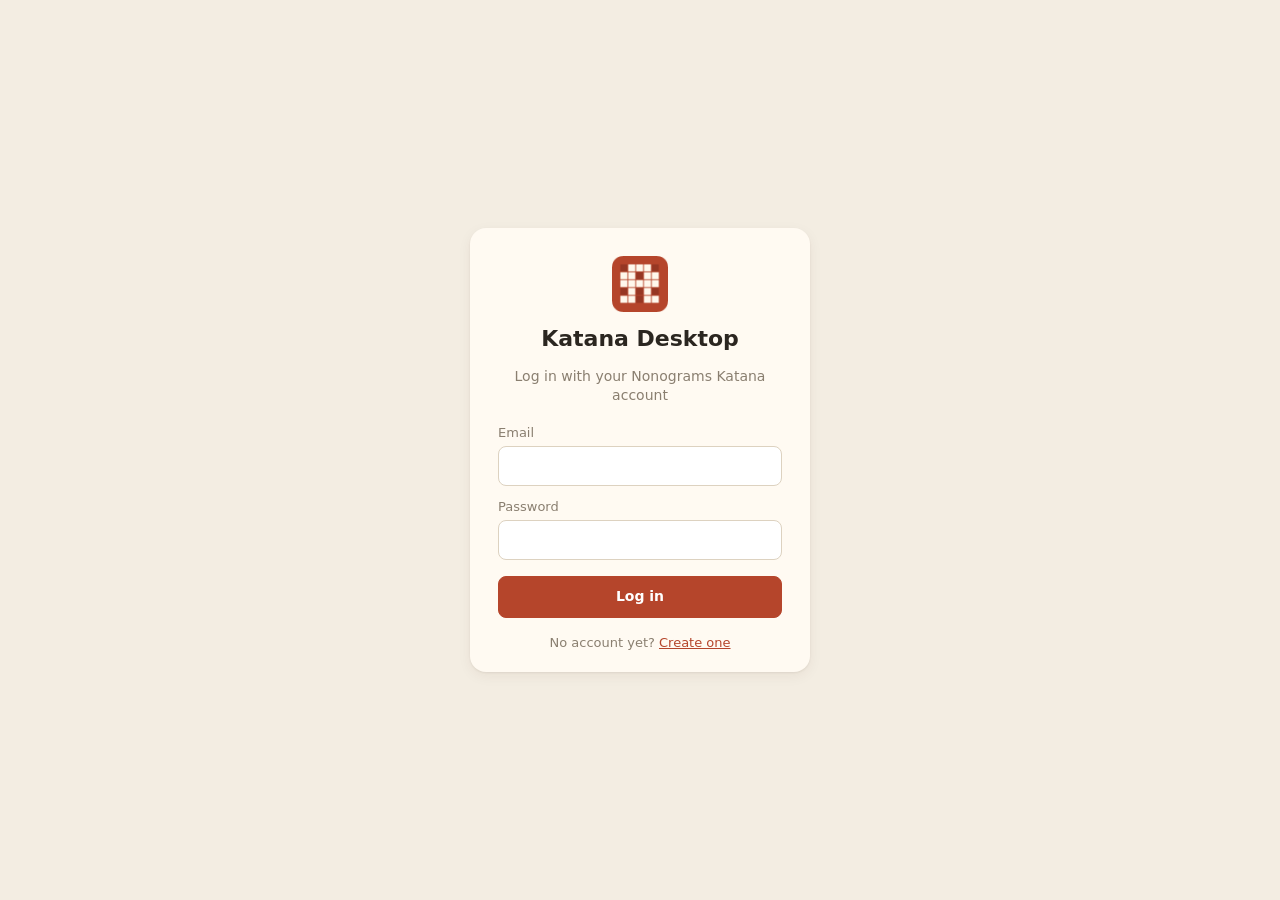
==== web/index.html @ b739cbb3 "init" ====
<!doctype html>
<html lang="en">
<head>
<meta charset="utf-8">
<meta name="viewport" content="width=device-width, initial-scale=1">
<title>Katana Desktop</title>
<link rel="icon" href="icon.png">
<link rel="stylesheet" href="style.css">
</head>
<body>

<!-- ============================================================ login -->
<main id="login" hidden>
  <form id="loginForm" class="logincard" autocomplete="on">
    <img src="icon.png" alt="" class="loginlogo">
    <h1>Katana Desktop</h1>
    <p class="sub" id="loginSub">Log in with your Nonograms Katana account</p>
    <label id="nickRow" hidden>Nickname<input name="nickname" autocomplete="nickname" maxlength="32"></label>
    <label>Email<input name="email" type="email" autocomplete="username" required></label>
    <label>Password<input name="password" type="password" autocomplete="current-password" required minlength="5"></label>
    <div id="loginError" class="error" hidden></div>
    <button type="submit" class="primary" id="loginSubmit">Log in</button>
    <p class="switch" id="toRegister">No account yet? <a href="#" data-mode="register">Create one</a></p>
    <p class="switch" id="toLogin" hidden>Already have an account? <a href="#" data-mode="login">Log in</a></p>
  </form>
</main>

<!-- ============================================================ browse -->
<header id="topbar" hidden>
  <a href="#/" class="brand"><img src="icon.png" alt=""> Katana Desktop</a>
  <nav>
    <a href="#/" data-nav="browse">Browse</a>
    <a href="#/continue" data-nav="continue">In progress</a>
  </nav>
  <div class="spacer"></div>
  <div id="account"></div>
  <div class="menuwrap">
    <button id="userBtn" class="ghost"></button>
    <div id="userMenu" class="menu" hidden>
      <div class="menuhead" id="userEmail"></div>
      <button data-act="sync">⟳ Sync now</button>
      <button data-act="refresh">↓ Refresh puzzle list</button>
      <button data-act="logout">Log out</button>
    </div>
  </div>
</header>

<main id="browse" hidden>
  <section id="continueStrip" hidden>
    <div class="striphead"><h3>Continue playing</h3><a href="#/continue">All in progress →</a></div>
    <div id="stripCards"></div>
  </section>
  <form id="filters" autocomplete="off">
    <input type="search" name="q" placeholder="Search title or #id…">
    <input type="search" name="author" placeholder="Author (exact)" class="narrow">
    <select name="size">
      <option value="0-999">Any size</option>
      <option value="0-15">Small ≤15</option>
      <option value="16-30">Medium 16–30</option>
      <option value="31-50">Large 31–50</option>
      <option value="51-999">Huge 51–80</option>
      <option value="31-999">Large & huge (&gt;30)</option>
    </select>
    <select name="color">
      <option value="all">B/W & color</option>
      <option value="bw">Black & white</option>
      <option value="color">Color</option>
    </select>
    <select name="status">
      <option value="unsolved">Unsolved</option>
      <option value="all">All</option>
      <option value="solved">Solved</option>
    </select>
    <select name="sort">
      <option value="newest">Newest</option>
      <option value="rating">Best rated</option>
      <option value="fans">Most loved</option>
      <option value="easy">Easiest</option>
      <option value="difficulty">Hardest</option>
      <option value="big">Biggest</option>
      <option value="small">Smallest</option>
      <option value="oldest">Oldest</option>
    </select>
    <select name="rating">
      <option value="0">Any rating</option>
      <option value="3">★ 3+</option>
      <option value="4">★ 4+</option>
      <option value="4.5">★ 4.5+</option>
    </select>
    <span id="resultCount"></span>
  </form>
  <h3 id="contHead" hidden>In progress</h3>
  <div id="cards"></div>
  <div id="more"><button id="moreBtn" class="ghost" hidden>Load more</button></div>
</main>

<!-- ============================================================ play -->
<main id="play" hidden>
  <aside id="side">
    <div class="sidetop">
      <button id="backBtn" class="ghost icon" title="Back to list (Esc)">←</button>
      <button id="collapseBtn" class="ghost icon" title="Collapse sidebar ( [ )">«</button>
    </div>
    <div class="full">
      <div class="ptitle"><b id="pTitle"></b><span id="pSub"></span></div>
      <div id="timer" title="Time spent">0:00</div>
      <div class="sect">Colours</div>
      <div id="palette"></div>
      <div class="sect">Board</div>
      <div class="btnrow">
        <button id="undoBtn" title="Undo (Ctrl+Z)">↶ Undo</button>
        <button id="redoBtn" title="Redo (Ctrl+Y)">↷ Redo</button>
      </div>
      <div class="btnrow">
        <button id="zoomOut" title="Zoom out (−)">−</button>
        <button id="fitBtn" title="Auto-fit to window (0)">Fit</button>
        <button id="zoomIn" title="Zoom in (+)">+</button>
      </div>
      <label class="toggle" title="Strike through clue numbers whose block is finished"><input type="checkbox" id="autoClues"> Cross out solved numbers</label>
      <label class="toggle" title="Fill the rest of a finished line with crosses"><input type="checkbox" id="autoCross"> Cross empty cells of finished lines</label>
      <div class="btnrow">
        <button id="checkBtn" title="Flash mistakes">Check</button>
        <button id="resetBtn" title="Clear the board">Reset</button>
      </div>
      <details class="keys">
        <summary>Controls</summary>
        <dl>
          <dt>Left / right click</dt><dd>fill / cross (drag paints a line)</dd>
          <dt>Click a clue number</dt><dd>cross it out</dd>
          <dt>Arrows, h j k l</dt><dd>move the cursor (Shift: 5 cells)</dd>
          <dt>Space</dt><dd>cycle fill → cross → empty; hold and move to repeat</dd>
          <dt>1–0, Shift+1–0</dt><dd>colours 1–10, 11–20</dd>
          <dt>X</dt><dd>cross tool</dd>
          <dt>Wheel, Ctrl+wheel</dt><dd>scroll, zoom</dd>
          <dt>Middle drag</dt><dd>pan</dd>
          <dt>0 · [ · Esc</dt><dd>fit · sidebar · back</dd>
        </dl>
      </details>
    </div>
    <div class="rail">
      <div id="railTool" class="railtool" title="Current colour"></div>
      <button id="railUndo" class="ghost icon" title="Undo">↶</button>
      <button id="railRedo" class="ghost icon" title="Redo">↷</button>
      <button id="railFit" class="ghost icon" title="Fit">⤢</button>
      <div id="railTimer"></div>
    </div>
  </aside>
  <div id="stage"><canvas id="board"></canvas></div>
</main>

<div id="win" hidden>
  <div class="wincard">
    <canvas id="winImg"></canvas>
    <h2>Solved!</h2>
    <p id="winText"></p>
    <div class="row"><button id="winBack" class="primary">Back to list</button><button id="winStay" class="ghost">Look at it</button></div>
  </div>
</div>
<div id="toast" hidden></div>
<script src="app.js"></script>
</body>
</html>
---- web/style.css ----
:root {
  --bg: #f3ede2;
  --panel: #fffaf2;
  --ink: #2b2620;
  --muted: #8a7f70;
  --line: #ddd2c0;
  --accent: #b5452b;
  --accent-ink: #fff;
  --card: #fff;
  --error: #c62828;
  --shadow: 0 1px 2px rgba(60, 40, 20, .08), 0 4px 14px rgba(60, 40, 20, .06);
}
@media (prefers-color-scheme: dark) {
  :root {
    --bg: #1d1b18;
    --panel: #26231f;
    --ink: #ece4d6;
    --muted: #9d9282;
    --line: #3b362f;
    --card: #2b2823;
    --error: #ff8a80;
    --shadow: 0 1px 2px rgba(0, 0, 0, .3);
  }
}
* { box-sizing: border-box; }
html, body { margin: 0; height: 100%; }
body {
  background: var(--bg); color: var(--ink);
  font: 14px/1.4 system-ui, -apple-system, "Segoe UI", Roboto, sans-serif;
  display: flex; flex-direction: column; overflow: hidden;
  user-select: none; -webkit-user-select: none;
}
input { user-select: text; -webkit-user-select: text; }
[hidden] { display: none !important; }
button, select, input {
  font: inherit; color: inherit;
  background: var(--card); border: 1px solid var(--line); border-radius: 8px;
  padding: 6px 10px;
}
/* WebKitGTK/WKWebView draw native widgets unless appearance is reset */
select, input[type=search], input[type=text], input[type=email], input[type=password] {
  -webkit-appearance: none; appearance: none;
  height: 34px; line-height: 20px; box-shadow: none;
}
select {
  cursor: pointer; padding-right: 30px;
  background-image: url("data:image/svg+xml,%3Csvg xmlns='http://www.w3.org/2000/svg' width='10' height='6' viewBox='0 0 10 6'%3E%3Cpath d='M1 1l4 4 4-4' fill='none' stroke='%238a7f70' stroke-width='1.6' stroke-linecap='round' stroke-linejoin='round'/%3E%3C/svg%3E");
  background-repeat: no-repeat; background-position: right 11px center; background-size: 10px 6px;
}
select:hover, input:hover { border-color: var(--muted); }
select:focus, input:focus { outline: none; border-color: var(--accent); box-shadow: 0 0 0 3px rgba(181, 69, 43, .15); }
select option { background: var(--panel); color: var(--ink); }
input::placeholder { color: var(--muted); opacity: 1; }
input[type=search]::-webkit-search-decoration { -webkit-appearance: none; }
input[type=search]::-webkit-search-cancel-button { cursor: pointer; }
button { cursor: pointer; }
button:hover { border-color: var(--muted); }
button.ghost { background: transparent; }
button.primary { background: var(--accent); color: var(--accent-ink); border-color: var(--accent); font-weight: 600; }
button.on { background: var(--accent); color: var(--accent-ink); border-color: var(--accent); }
button.icon { width: 34px; height: 34px; padding: 0; display: inline-flex; align-items: center; justify-content: center; font-size: 16px; }
a { color: var(--accent); }

/* ---------- login */
#login { flex: 1; display: flex; align-items: center; justify-content: center; overflow: auto; padding: 24px; }
.logincard {
  width: 340px; background: var(--panel); border-radius: 16px; box-shadow: var(--shadow);
  padding: 28px 28px 20px; display: flex; flex-direction: column; gap: 12px;
}
.loginlogo { width: 56px; height: 56px; align-self: center; }
.logincard h1 { margin: 0; text-align: center; font-size: 22px; }
.logincard .sub { margin: 0 0 6px; text-align: center; color: var(--muted); }
.logincard label { display: flex; flex-direction: column; gap: 4px; font-size: 13px; color: var(--muted); }
.logincard input { height: 40px; padding: 9px 11px; color: var(--ink); }
.logincard .primary { padding: 10px; margin-top: 4px; }
.logincard .switch { text-align: center; margin: 4px 0 0; color: var(--muted); font-size: 13px; }
.error { color: var(--error); font-size: 13px; white-space: pre-line; }

/* ---------- header */
#topbar {
  display: flex; align-items: center; gap: 18px;
  padding: 8px 18px; background: var(--panel); border-bottom: 1px solid var(--line);
}
.brand { font-weight: 700; font-size: 16px; text-decoration: none; color: var(--ink); display: flex; align-items: center; gap: 8px; }
.brand img { width: 22px; height: 22px; }
#topbar nav { display: flex; gap: 4px; }
#topbar nav a { text-decoration: none; padding: 6px 12px; border-radius: 8px; color: var(--muted); }
#topbar nav a.on { background: var(--bg); color: var(--ink); }
.spacer { flex: 1; }
#account { color: var(--muted); font-size: 13px; text-align: right; }
#account .err { color: var(--error); }
.menuwrap { position: relative; }
#userBtn { font-weight: 600; }
.menu {
  position: absolute; right: 0; top: calc(100% + 6px); z-index: 30; min-width: 220px;
  background: var(--panel); border: 1px solid var(--line); border-radius: 10px; box-shadow: var(--shadow);
  padding: 6px; display: flex; flex-direction: column;
}
.menu button { border: none; background: transparent; text-align: left; padding: 8px 10px; }
.menu button:hover { background: var(--bg); }
.menuhead { color: var(--muted); font-size: 12px; padding: 6px 10px; border-bottom: 1px solid var(--line); margin-bottom: 4px; }

/* ---------- browse */
#browse { flex: 1; overflow: auto; padding: 16px 18px 40px; }
#filters { display: flex; flex-wrap: wrap; gap: 8px; align-items: center; margin-bottom: 16px; }
#filters input[name=q] { width: 240px; }
#filters .narrow { width: 150px; }
#resultCount { color: var(--muted); margin-left: auto; }
#continueStrip { margin-bottom: 18px; }
.striphead { display: flex; align-items: baseline; gap: 12px; margin-bottom: 8px; }
.striphead h3, #contHead { margin: 0 0 8px; font-size: 15px; }
.striphead a { font-size: 13px; text-decoration: none; }
#stripCards { display: flex; gap: 12px; overflow-x: auto; padding-bottom: 6px; }
#stripCards .card { width: 196px; flex: none; }
#stripCards .thumb { height: 120px; }
#cards { display: grid; gap: 14px; grid-template-columns: repeat(auto-fill, minmax(190px, 1fr)); }
.card {
  background: var(--card); border-radius: 12px; box-shadow: var(--shadow);
  overflow: hidden; cursor: pointer; text-decoration: none; color: var(--ink); display: flex; flex-direction: column;
  transition: transform .08s;
}
.card:hover { transform: translateY(-2px); }
.thumb {
  height: 150px; display: flex; align-items: center; justify-content: center;
  background: repeating-conic-gradient(var(--bg) 0 25%, transparent 0 50%) 0 0 / 16px 16px;
  position: relative;
}
.thumb img { image-rendering: pixelated; max-width: 86%; max-height: 86%; box-shadow: var(--shadow); background: #fff; }
.thumb .box {
  border: 2px dashed var(--line); border-radius: 4px; display: flex; align-items: center; justify-content: center;
  color: var(--muted); font-weight: 600; background: var(--card);
}
.thumb .box.color { border-image: linear-gradient(135deg, #e5484d, #f5a524, #30a46c, #0090ff, #8e4ec6) 1; }
.badge {
  position: absolute; top: 8px; right: 8px; font-size: 11px; padding: 2px 7px; border-radius: 99px;
  background: #30a46c; color: #fff; font-weight: 600;
}
.badge.pct { background: var(--accent); }
.prog { position: absolute; left: 0; bottom: 0; height: 4px; background: var(--accent); }
.meta { padding: 9px 11px 11px; }
.meta .t { font-weight: 600; white-space: nowrap; overflow: hidden; text-overflow: ellipsis; }
.meta .a { color: var(--muted); font-size: 12px; white-space: nowrap; overflow: hidden; text-overflow: ellipsis; }
.meta .a span.author { cursor: pointer; text-decoration: underline dotted; }
.stats { display: flex; gap: 10px; font-size: 12px; color: var(--muted); margin-top: 4px; }
#more { text-align: center; padding: 20px; }
.empty { color: var(--muted); padding: 40px; text-align: center; grid-column: 1 / -1; }

/* ---------- play */
#play { flex: 1; display: flex; min-height: 0; }
#side {
  width: 236px; flex: none; background: var(--panel); border-right: 1px solid var(--line);
  display: flex; flex-direction: column; overflow-y: auto; padding: 10px 12px 14px; gap: 10px;
}
#side .sidetop { display: flex; justify-content: space-between; }
#side .full { display: flex; flex-direction: column; gap: 10px; }
#side .rail { display: none; flex-direction: column; align-items: center; gap: 8px; }
#side.collapsed { width: 56px; padding: 10px 6px; }
#side.collapsed .full { display: none; }
#side.collapsed .rail { display: flex; }
#side.collapsed .sidetop { flex-direction: column; align-items: center; gap: 8px; }
.ptitle { display: flex; flex-direction: column; }
.ptitle b { font-size: 15px; overflow-wrap: anywhere; }
.ptitle span { color: var(--muted); font-size: 12px; }
#timer { font-variant-numeric: tabular-nums; font-size: 22px; font-weight: 600; }
#railTimer { font-variant-numeric: tabular-nums; font-size: 11px; color: var(--muted); }
.sect { font-size: 11px; text-transform: uppercase; letter-spacing: .06em; color: var(--muted); margin-top: 4px; }
#palette { display: grid; grid-template-columns: repeat(5, 1fr); gap: 6px; }
#palette button {
  aspect-ratio: 1; padding: 0; border-radius: 8px; border: 2px solid var(--line); position: relative;
}
#palette button.sel { outline: 3px solid var(--accent); outline-offset: 1px; }
#palette button .k { position: absolute; bottom: 0; right: 3px; font-size: 10px; font-weight: 700; opacity: .85; }
.railtool { width: 32px; height: 32px; border-radius: 8px; border: 2px solid var(--line); display: flex; align-items: center; justify-content: center; font-weight: 700; }
.btnrow { display: flex; gap: 6px; }
.btnrow button { flex: 1; }
#fitBtn.on { background: var(--accent); color: var(--accent-ink); border-color: var(--accent); }
.toggle { display: flex; align-items: center; gap: 6px; color: var(--muted); font-size: 13px; }
.keys { font-size: 12px; color: var(--muted); }
.keys summary { cursor: pointer; }
.keys dl { margin: 6px 0 0; display: grid; grid-template-columns: auto; gap: 1px; }
.keys dt { color: var(--ink); font-weight: 600; margin-top: 4px; }
.keys dd { margin: 0; }
#stage { flex: 1; position: relative; min-width: 0; overflow: hidden; }
#board { position: absolute; inset: 0; width: 100%; height: 100%; touch-action: none; outline: none; }

/* ---------- overlays */
#win {
  position: fixed; inset: 0; background: rgba(20, 15, 10, .45);
  display: flex; align-items: center; justify-content: center; z-index: 10;
}
.wincard {
  background: var(--panel); border-radius: 16px; padding: 24px 28px; text-align: center;
  box-shadow: 0 20px 60px rgba(0, 0, 0, .3); max-width: 90vw;
}
.wincard h2 { margin: 12px 0 4px; }
.wincard p { color: var(--muted); margin: 0 0 16px; }
#winImg { image-rendering: pixelated; max-width: 60vw; max-height: 50vh; box-shadow: var(--shadow); }
.wincard .row { display: flex; gap: 8px; justify-content: center; }
#toast {
  position: fixed; bottom: 18px; left: 50%; transform: translateX(-50%);
  background: var(--ink); color: var(--bg); padding: 8px 16px; border-radius: 8px; z-index: 40;
  max-width: 80vw;
}
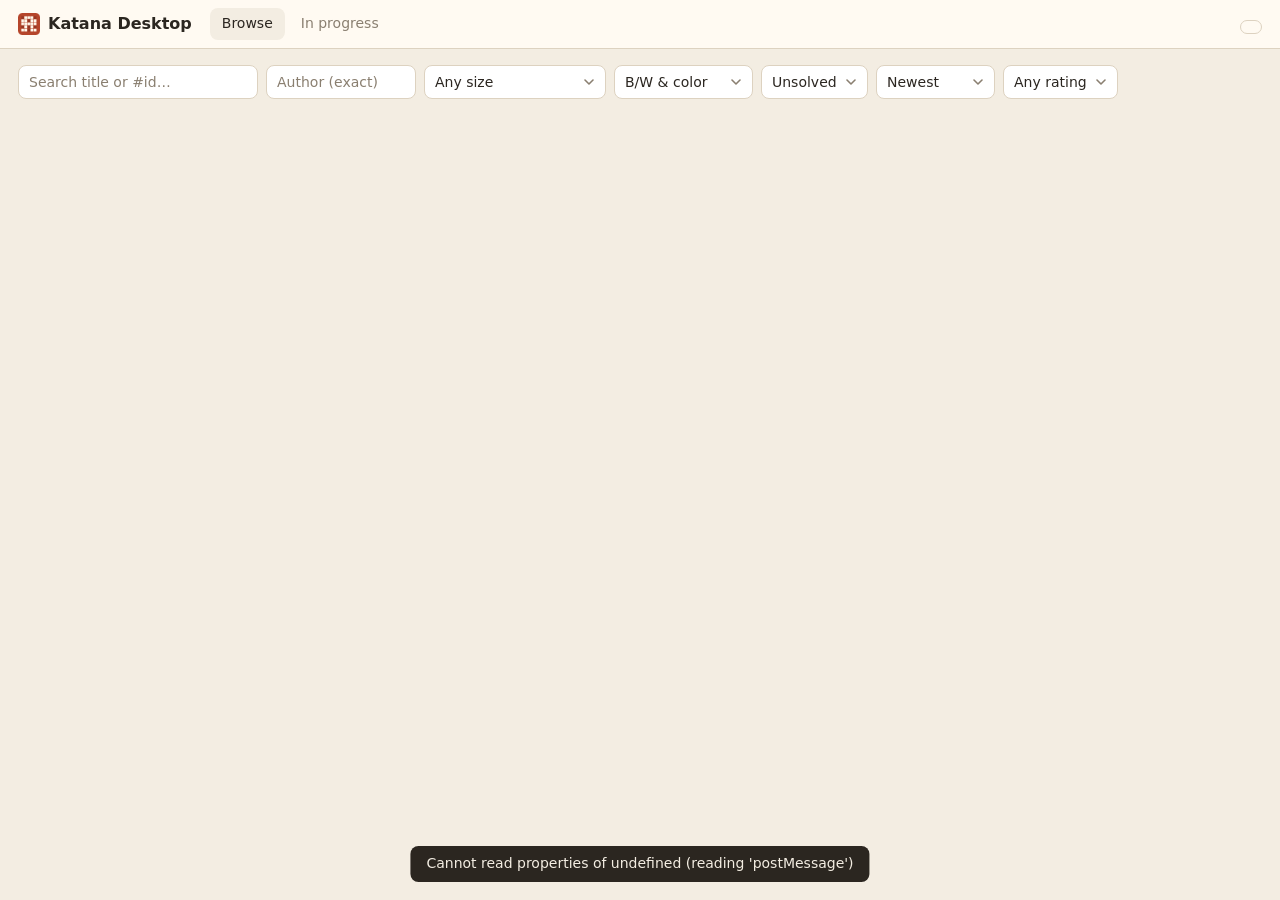
==== commit 66a50c31: "Quality of life updates" ====
--- a/web/index.html
+++ b/web/index.html
@@ -14,7 +14,7 @@
   <form id="loginForm" class="logincard" autocomplete="on">
     <img src="icon.png" alt="" class="loginlogo">
     <h1>Katana Desktop</h1>
-    <p class="sub" id="loginSub">Log in with your Nonograms Katana account</p>
+    <p class="sub" id="loginSub">Log in with your Nonograms Katana account to sync your progress</p>
     <label id="nickRow" hidden>Nickname<input name="nickname" autocomplete="nickname" maxlength="32"></label>
     <label>Email<input name="email" type="email" autocomplete="username" required></label>
     <label>Password<input name="password" type="password" autocomplete="current-password" required minlength="5"></label>
@@ -22,6 +22,7 @@
     <button type="submit" class="primary" id="loginSubmit">Log in</button>
     <p class="switch" id="toRegister">No account yet? <a href="#" data-mode="register">Create one</a></p>
     <p class="switch" id="toLogin" hidden>Already have an account? <a href="#" data-mode="login">Log in</a></p>
+    <p class="switch"><a href="#/">Continue without an account</a></p>
   </form>
 </main>
 
@@ -38,9 +39,10 @@
     <button id="userBtn" class="ghost"></button>
     <div id="userMenu" class="menu" hidden>
       <div class="menuhead" id="userEmail"></div>
-      <button data-act="sync">⟳ Sync now</button>
+      <button data-act="login" data-guest>Log in or create account</button>
+      <button data-act="sync" data-user>⟳ Sync now</button>
       <button data-act="refresh">↓ Refresh puzzle list</button>
-      <button data-act="logout">Log out</button>
+      <button data-act="logout" data-user>Log out</button>
     </div>
   </div>
 </header>
@@ -91,7 +93,7 @@
   </form>
   <h3 id="contHead" hidden>In progress</h3>
   <div id="cards"></div>
-  <div id="more"><button id="moreBtn" class="ghost" hidden>Load more</button></div>
+  <div id="more"><button id="moreBtn" class="ghost" hidden>Load more</button><span class="spinner" title="Loading…"></span></div>
 </main>
 
 <!-- ============================================================ play -->
@@ -138,7 +140,7 @@
       </details>
     </div>
     <div class="rail">
-      <div id="railTool" class="railtool" title="Current colour"></div>
+      <div id="railPalette"></div>
       <button id="railUndo" class="ghost icon" title="Undo">↶</button>
       <button id="railRedo" class="ghost icon" title="Redo">↷</button>
       <button id="railFit" class="ghost icon" title="Fit">⤢</button>
@@ -148,12 +150,12 @@
   <div id="stage"><canvas id="board"></canvas></div>
 </main>
 
-<div id="win" hidden>
+<div id="modal" hidden>
   <div class="wincard">
-    <canvas id="winImg"></canvas>
-    <h2>Solved!</h2>
-    <p id="winText"></p>
-    <div class="row"><button id="winBack" class="primary">Back to list</button><button id="winStay" class="ghost">Look at it</button></div>
+    <canvas id="modalImg"></canvas>
+    <h2 id="modalTitle"></h2>
+    <p id="modalText"></p>
+    <div class="row" id="modalBtns"></div>
   </div>
 </div>
 <div id="toast" hidden></div>
--- a/web/style.css
+++ b/web/style.css
@@ -136,13 +136,37 @@
   background: #30a46c; color: #fff; font-weight: 600;
 }
 .badge.pct { background: var(--accent); }
+.badge + .badge { top: 32px; }
+.del {
+  position: absolute; top: 6px; left: 6px; width: 26px; height: 26px; padding: 0; border-radius: 50%;
+  display: flex; align-items: center; justify-content: center; font-size: 13px; line-height: 1;
+  background: var(--panel); color: var(--muted); opacity: 0; transition: opacity .1s;
+}
+.card:hover .del, .del:focus-visible { opacity: 1; }
+.del:hover { color: var(--error); border-color: var(--error); }
 .prog { position: absolute; left: 0; bottom: 0; height: 4px; background: var(--accent); }
 .meta { padding: 9px 11px 11px; }
 .meta .t { font-weight: 600; white-space: nowrap; overflow: hidden; text-overflow: ellipsis; }
 .meta .a { color: var(--muted); font-size: 12px; white-space: nowrap; overflow: hidden; text-overflow: ellipsis; }
 .meta .a span.author { cursor: pointer; text-decoration: underline dotted; }
 .stats { display: flex; gap: 10px; font-size: 12px; color: var(--muted); margin-top: 4px; }
-#more { text-align: center; padding: 20px; }
+#more { text-align: center; padding: 20px; min-height: 76px; }
+#more .spinner { display: none; }
+#more.busy .spinner { display: inline-block; }
+#more.busy #moreBtn { display: none; }
+.spinner {
+  width: 26px; height: 26px; border-radius: 50%;
+  border: 3px solid var(--line); border-top-color: var(--accent);
+  animation: spin .8s linear infinite;
+}
+@keyframes spin { to { transform: rotate(360deg); } }
+.thumb > .spinner { position: absolute; top: calc(50% - 13px); left: calc(50% - 13px); }
+.thumb:not(.loading) > .spinner { display: none; }
+/* hidden, not display:none: lazy images that aren't laid out never start loading */
+.thumb.loading img { visibility: hidden; }
+.thumb .box.fallback { display: none; }
+.thumb.failed .box.fallback { display: flex; }
+.thumb.failed img { display: none; }
 .empty { color: var(--muted); padding: 40px; text-align: center; grid-column: 1 / -1; }
 
 /* ---------- play */
@@ -170,7 +194,12 @@
 }
 #palette button.sel { outline: 3px solid var(--accent); outline-offset: 1px; }
 #palette button .k { position: absolute; bottom: 0; right: 3px; font-size: 10px; font-weight: 700; opacity: .85; }
-.railtool { width: 32px; height: 32px; border-radius: 8px; border: 2px solid var(--line); display: flex; align-items: center; justify-content: center; font-weight: 700; }
+#railPalette { display: flex; flex-direction: column; gap: 5px; }
+#railPalette button {
+  width: 34px; height: 34px; padding: 0; border-radius: 8px; border: 2px solid var(--line);
+  display: flex; align-items: center; justify-content: center; font-size: 12px; font-weight: 700;
+}
+#railPalette button.sel { outline: 3px solid var(--accent); outline-offset: 1px; }
 .btnrow { display: flex; gap: 6px; }
 .btnrow button { flex: 1; }
 #fitBtn.on { background: var(--accent); color: var(--accent-ink); border-color: var(--accent); }
@@ -184,7 +213,7 @@
 #board { position: absolute; inset: 0; width: 100%; height: 100%; touch-action: none; outline: none; }
 
 /* ---------- overlays */
-#win {
+#modal {
   position: fixed; inset: 0; background: rgba(20, 15, 10, .45);
   display: flex; align-items: center; justify-content: center; z-index: 10;
 }
@@ -194,7 +223,9 @@
 }
 .wincard h2 { margin: 12px 0 4px; }
 .wincard p { color: var(--muted); margin: 0 0 16px; }
-#winImg { image-rendering: pixelated; max-width: 60vw; max-height: 50vh; box-shadow: var(--shadow); }
+#modalImg { image-rendering: pixelated; max-width: 80vw; max-height: 65vh; box-shadow: var(--shadow); display: block; margin: 0 auto; }
+#modalImg[hidden] { display: none; }
+button.danger { background: var(--error); color: #fff; border-color: var(--error); font-weight: 600; }
 .wincard .row { display: flex; gap: 8px; justify-content: center; }
 #toast {
   position: fixed; bottom: 18px; left: 50%; transform: translateX(-50%);
